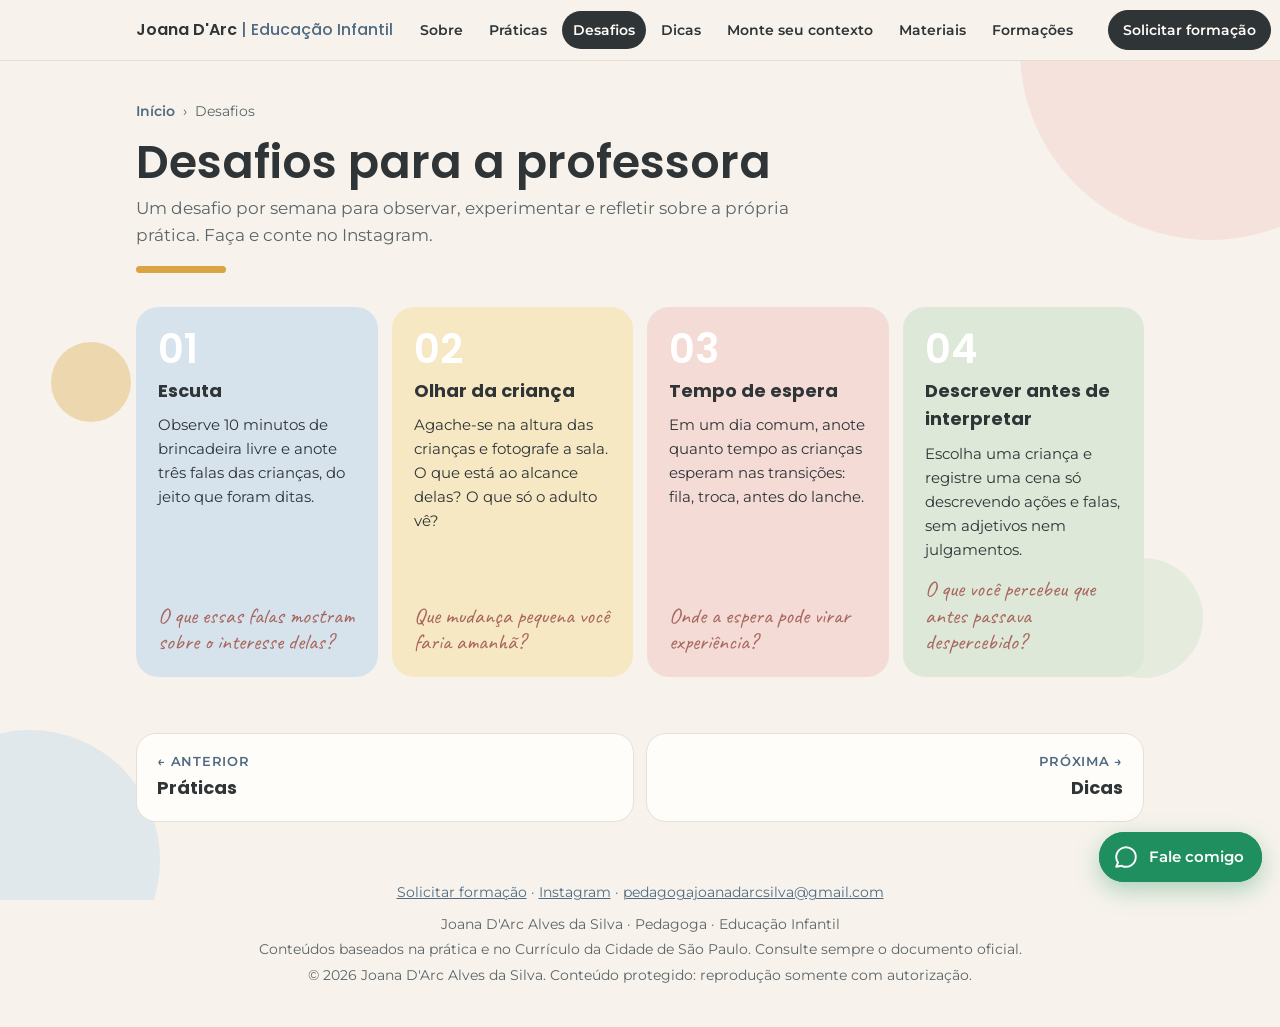
==== desafios.html @ 4c680b69 "Site multipágina com página Sobre, navegação por abas e menu no celular Co-Authored-By: Claude Opus " ====
<!doctype html>
<html lang="pt-BR">
<head>
<meta charset="utf-8">
<meta name="viewport" content="width=device-width, initial-scale=1, viewport-fit=cover">
<title>Desafios | Joana D'Arc</title>
<meta name="description" content="Desafios semanais para professores da Educação Infantil observarem e refletirem sobre a prática.">
<meta property="og:title" content="Desafios | Joana D'Arc">
<meta property="og:description" content="Desafios semanais para professores da Educação Infantil observarem e refletirem sobre a prática.">
<meta property="og:image" content="assets/joana.jpg">
<link rel="icon" href="assets/joana.jpg">
<link rel="preconnect" href="https://fonts.googleapis.com">
<link rel="preconnect" href="https://fonts.gstatic.com" crossorigin>
<link href="https://fonts.googleapis.com/css2?family=Poppins:wght@500;600&family=Montserrat:wght@400;500;600&family=Caveat:wght@600&display=swap" rel="stylesheet">
<link rel="stylesheet" href="assets/style.css">
<script>document.documentElement.classList.add('js');</script>
</head>
<body>
<a class="pular" href="#conteudo">Pular para o conteúdo</a>
<div class="formas" aria-hidden="true"><span class="a"></span><span class="b"></span><span class="c"></span><span class="d"></span></div>
<header class="topo">
  <div class="wrap">
    <a class="marca" href="index.html">Joana D'Arc <span>| Educação Infantil</span></a>
    <button class="menu-btn" type="button" aria-expanded="false" aria-controls="menu-principal"><span class="barras" aria-hidden="true"><i></i><i></i><i></i></span> Menu</button>
    <nav class="menu" id="menu-principal" aria-label="Páginas">
      <a href="sobre.html">Sobre</a>
      <a href="praticas.html">Práticas</a>
      <a href="desafios.html" aria-current="page">Desafios</a>
      <a href="dicas.html">Dicas</a>
      <a href="monte-seu-contexto.html">Monte seu contexto</a>
      <a href="materiais.html">Materiais</a>
      <a href="formacoes.html">Formações</a>
    </nav>
    <a class="btn cheio cta-topo" href="formacoes.html#proposta">Solicitar formação</a>
  </div>
</header>
<main class="wrap pagina-entra" id="conteudo">
  <div class="pagina-topo">
    <nav class="trilha" aria-label="Você está em"><a href="index.html">Início</a><span aria-hidden="true">›</span><span>Desafios</span></nav>
    <h1>Desafios para a professora</h1>
    <p class="lead">Um desafio por semana para observar, experimentar e refletir sobre a própria prática. Faça e conte no Instagram.</p>
    <span class="sublinha"></span>
  </div>
  <div class="conteudo">

    
    <div class="desafios">
      <article class="desafio revela" style="background:var(--c-azul)">
        <span class="num">01</span>
        <h3>Escuta</h3>
        <p>Observe 10 minutos de brincadeira livre e anote três falas das crianças, do jeito que foram ditas.</p>
        <p class="pergunta">O que essas falas mostram sobre o interesse delas?</p>
      </article>
      <article class="desafio revela" style="background:var(--c-amarelo)">
        <span class="num">02</span>
        <h3>Olhar da criança</h3>
        <p>Agache-se na altura das crianças e fotografe a sala. O que está ao alcance delas? O que só o adulto vê?</p>
        <p class="pergunta">Que mudança pequena você faria amanhã?</p>
      </article>
      <article class="desafio revela" style="background:var(--c-rosa)">
        <span class="num">03</span>
        <h3>Tempo de espera</h3>
        <p>Em um dia comum, anote quanto tempo as crianças esperam nas transições: fila, troca, antes do lanche.</p>
        <p class="pergunta">Onde a espera pode virar experiência?</p>
      </article>
      <article class="desafio revela" style="background:var(--c-salvia)">
        <span class="num">04</span>
        <h3>Descrever antes de interpretar</h3>
        <p>Escolha uma criança e registre uma cena só descrevendo ações e falas, sem adjetivos nem julgamentos.</p>
        <p class="pergunta">O que você percebeu que antes passava despercebido?</p>
      </article>
    </div>
  
  </div>
<nav class="proximo" aria-label="Continue navegando">
  <a href="praticas.html"><small>← Anterior</small><strong>Práticas</strong></a>
  <a href="dicas.html" class="dir"><small>Próxima →</small><strong>Dicas</strong></a>
</nav>
</main>

<a class="zap" id="zap-flutuante" href="#" target="_blank" rel="noopener" aria-label="Falar com a Joana no WhatsApp">
  <svg viewBox="0 0 24 24" fill="none" stroke="currentColor" stroke-width="1.8" stroke-linecap="round" stroke-linejoin="round" aria-hidden="true"><path d="M3 21l1.65-3.8a9 9 0 1 1 3.4 2.9L3 21"/></svg>
  <span id="zap-rotulo">Fale comigo</span>
</a>

<footer>
  <p style="margin-bottom:10px"><a href="formacoes.html#proposta">Solicitar formação</a> · <a href="https://www.instagram.com/joanadarcpedagoga/" target="_blank" rel="noopener">Instagram</a> · <a id="email-txt" href="mailto:pedagogajoanadarcsilva@gmail.com">E-mail</a></p>
  <p>Joana D'Arc Alves da Silva · Pedagoga · Educação Infantil</p>
  <p>Conteúdos baseados na prática e no Currículo da Cidade de São Paulo. Consulte sempre o documento oficial.</p>
  <p>© 2026 Joana D'Arc Alves da Silva. Conteúdo protegido: reprodução somente com autorização.</p>
</footer>
<script src="assets/app.js"></script>
</body>
</html>
---- assets/style.css ----
:root{
    --creme:#F7F3EC; --papel:#FFFDF9; --grafite:#2F3437; --suave:#5C6468; --linha:#E6DFD3;
    --azul:#6B8BA4; --azul-escuro:#4E6B82; --mostarda:#D9A441; --rosa:#D8A7A0; --argila:#A8665D;
    --c-azul:#D6E3ED; --c-amarelo:#F7E8C4; --c-rosa:#F4DBD6; --c-salvia:#DDE8D8; --c-lavanda:#E6DEEE;
    --titulo:Poppins,Montserrat,"Segoe UI",Arial,sans-serif;
  }
  *{box-sizing:border-box}
  html{-webkit-text-size-adjust:100%;scroll-behavior:smooth}
  body{margin:0;background:var(--creme);color:var(--grafite);font-family:Montserrat,"Segoe UI",Arial,sans-serif;font-size:16px;line-height:1.6}
  a{color:var(--azul-escuro)}
  .wrap{max-width:1040px;margin:0 auto;padding-inline:16px}

  /* navegação */
  .topo{position:sticky;top:0;z-index:10;background:rgba(247,243,236,.94);backdrop-filter:blur(6px);border-bottom:1px solid var(--linha)}
  .topo .wrap{display:flex;align-items:center;gap:16px;min-height:60px}
  .marca{font-family:var(--titulo);font-weight:600;text-decoration:none;color:var(--grafite);white-space:nowrap}
  .marca span{color:var(--azul-escuro);font-weight:500}
  .menu{display:flex;gap:4px;overflow-x:auto;margin-left:auto;scrollbar-width:none}
  .menu::-webkit-scrollbar{display:none}
  .menu a{text-decoration:none;color:var(--grafite);font-weight:600;font-size:14px;padding:8px 12px;border-radius:999px;white-space:nowrap}
  .menu a:hover,.menu a:focus-visible{background:var(--c-amarelo)}
  @media (max-width:720px){.topo .wrap{flex-wrap:wrap;gap:4px;padding-block:8px}.menu{margin-left:0;width:100%}}

  /* início */
  .hero{padding-block:48px 24px;display:grid;grid-template-columns:auto 1fr;gap:36px;align-items:center}
  .foto{width:190px;height:190px;border-radius:50%;border:7px solid var(--mostarda);box-shadow:0 0 0 5px var(--papel);object-fit:cover}
  .eyebrow{font-weight:600;font-size:13px;letter-spacing:.09em;text-transform:uppercase;color:var(--azul-escuro);margin:0 0 6px}
  h1{font-family:var(--titulo);font-weight:600;font-size:clamp(30px,5vw,46px);line-height:1.1;margin:0 0 12px;text-wrap:balance}
  .hero p.lead{margin:0 0 8px;max-width:52ch;color:var(--suave);font-size:17px}
  .nota{font-family:Caveat,cursive;font-size:28px;color:var(--argila);margin:6px 0 18px}
  .acoes{display:flex;flex-wrap:wrap;gap:10px}
  .btn{display:inline-flex;align-items:center;gap:10px;text-decoration:none;font-weight:600;border-radius:999px;padding:12px 20px;border:1.5px solid var(--grafite);color:var(--grafite);background:var(--papel);transition:transform .15s ease, box-shadow .15s ease;cursor:pointer;font-family:inherit;font-size:15px}
  .btn:hover{transform:translateY(-2px);box-shadow:0 4px 0 var(--grafite)}
  .btn.cheio{background:var(--grafite);color:var(--papel)}
  .btn.cheio:hover{box-shadow:0 4px 0 var(--mostarda)}
  .btn:focus-visible,.menu a:focus-visible,summary:focus-visible{outline:3px solid var(--azul);outline-offset:3px}
  @media (max-width:720px){.hero{grid-template-columns:1fr;text-align:center;justify-items:center;gap:18px;padding-top:28px}.foto{width:150px;height:150px}.acoes{justify-content:center}.hero p.lead{margin-inline:auto}}

  .destaque{background:var(--grafite);color:var(--papel);border-radius:28px;padding:26px 28px;display:grid;grid-template-columns:auto 1fr;gap:20px;align-items:center;margin:14px 0 8px}
  .destaque .selo{font-family:Caveat,cursive;font-size:26px;color:var(--mostarda);line-height:1}
  .destaque h2{color:var(--papel);margin:0 0 4px;font-size:21px}
  .destaque p{margin:0;opacity:.88}
  @media (max-width:620px){.destaque{grid-template-columns:1fr}}

  /* seções */
  section.bloco{padding-block:56px 8px;scroll-margin-top:70px}
  .cab{display:flex;flex-wrap:wrap;align-items:end;justify-content:space-between;gap:10px 24px;margin-bottom:22px}
  h2{font-family:var(--titulo);font-weight:600;font-size:clamp(24px,3.4vw,32px);line-height:1.15;margin:0;text-wrap:balance}
  .cab p{margin:6px 0 0;color:var(--suave);max-width:60ch}
  .rabisco{font-family:Caveat,cursive;font-size:24px;color:var(--argila)}
  .sublinha{display:block;width:90px;height:7px;background:var(--mostarda);border-radius:4px;margin-top:10px}

  /* fichas de práticas */
  .filtros{display:flex;flex-wrap:wrap;gap:8px;margin-bottom:16px}
  .chip{border:1.5px solid var(--azul);background:transparent;color:var(--azul-escuro);border-radius:999px;padding:7px 14px;font-weight:600;font-size:14px;font-family:inherit;cursor:pointer}
  .chip[aria-pressed="true"]{background:var(--azul-escuro);border-color:var(--azul-escuro);color:#fff}
  .grade{display:grid;grid-template-columns:repeat(auto-fill,minmax(300px,1fr));gap:14px;align-items:start}
  details.ficha{background:var(--papel);border-radius:22px;border:1px solid var(--linha);overflow:hidden}
  details.ficha summary{list-style:none;cursor:pointer;padding:20px 22px 18px;position:relative}
  details.ficha summary::-webkit-details-marker{display:none}
  details.ficha summary::after{content:"+";position:absolute;right:20px;top:18px;width:30px;height:30px;border-radius:50%;background:var(--creme);display:grid;place-items:center;font-weight:600;font-size:18px}
  details.ficha[open] summary::after{content:"–"}
  .faixa{display:inline-block;font-size:12px;font-weight:600;letter-spacing:.04em;padding:4px 10px;border-radius:999px;margin-bottom:10px}
  .ficha h3{font-family:var(--titulo);font-weight:600;font-size:19px;margin:0 36px 4px 0;line-height:1.25}
  .ficha summary p{margin:0;color:var(--suave);font-size:14.5px}
  .corpo{padding:0 22px 20px;border-top:1px dashed var(--linha)}
  .corpo h4{font-family:var(--titulo);font-size:14px;font-weight:600;margin:16px 0 4px;color:var(--azul-escuro);text-transform:uppercase;letter-spacing:.05em}
  .corpo ul{margin:0;padding-left:18px}
  .corpo li{margin:2px 0}
  .corpo p{margin:0}
  .cuidado{background:var(--c-amarelo);border-radius:12px;padding:10px 12px;margin-top:14px;font-size:14px}

  /* desafios */
  .desafios{display:grid;grid-template-columns:repeat(auto-fit,minmax(230px,1fr));gap:14px}
  .desafio{border-radius:22px;padding:22px;display:flex;flex-direction:column;gap:8px}
  .desafio .num{font-family:var(--titulo);font-weight:600;font-size:40px;line-height:1;color:#fff}
  .desafio h3{font-family:var(--titulo);font-size:18px;margin:0}
  .desafio p{margin:0;font-size:15px}
  .desafio .pergunta{font-family:Caveat,cursive;font-size:22px;color:var(--argila);line-height:1.2;margin-top:auto;padding-top:6px}

  /* dicas */
  .dicas{display:grid;gap:12px}
  details.dica{background:var(--papel);border-radius:18px;border:1px solid var(--linha)}
  details.dica summary{list-style:none;cursor:pointer;padding:18px 22px;display:flex;gap:14px;align-items:center}
  details.dica summary::-webkit-details-marker{display:none}
  .dica .para{font-size:12px;font-weight:600;color:var(--azul-escuro);background:var(--c-azul);padding:4px 10px;border-radius:999px;white-space:nowrap}
  .dica h3{font-family:var(--titulo);font-size:17px;margin:0;font-weight:600;flex:1}
  .dica .seta{transition:transform .2s ease}
  details.dica[open] .seta{transform:rotate(90deg)}
  .dica .texto{padding:0 22px 20px;max-width:70ch}
  .dica ol{padding-left:20px;margin:0}
  .dica li{margin:6px 0}
  @media (max-width:560px){details.dica summary{flex-wrap:wrap}}

  /* ferramenta */
  .ferramenta{background:var(--papel);border-radius:28px;border:1px solid var(--linha);padding:26px;display:grid;grid-template-columns:minmax(0,340px) minmax(0,1fr);gap:28px}
  @media (max-width:800px){.ferramenta{grid-template-columns:1fr;padding:20px}}
  fieldset{border:0;margin:0 0 18px;padding:0}
  legend{font-family:var(--titulo);font-weight:600;font-size:15px;margin-bottom:8px;padding:0}
  .opcoes{display:flex;flex-wrap:wrap;gap:8px}
  .opcoes label{display:inline-flex;align-items:center;gap:6px;border:1.5px solid var(--linha);background:var(--creme);border-radius:999px;padding:6px 12px;font-size:14px;font-weight:500;cursor:pointer}
  .opcoes input{accent-color:var(--azul-escuro);margin:0}
  .opcoes label:has(input:checked){border-color:var(--azul-escuro);background:var(--c-azul)}
  .resultado{min-height:200px}
  .resultado .vazio{color:var(--suave)}
  .sugestao{border-radius:18px;padding:16px 18px;margin-bottom:12px;background:var(--creme)}
  .sugestao h3{font-family:var(--titulo);font-size:17px;margin:0 0 6px}
  .sugestao p{margin:4px 0;font-size:14.5px}
  .sugestao strong{color:var(--azul-escuro)}
  .aviso{font-size:13px;color:var(--suave);margin-top:6px}

  /* materiais */
  .materiais{display:grid;grid-template-columns:repeat(auto-fit,minmax(260px,1fr));gap:14px}
  .material{background:var(--papel);border-radius:22px;border:1px solid var(--linha);padding:22px;display:flex;flex-direction:column;gap:10px}
  .material .tag{align-self:start;font-size:12px;font-weight:600;background:var(--c-rosa);padding:4px 10px;border-radius:999px}
  .material h3{font-family:var(--titulo);font-size:18px;margin:0}
  .material p{margin:0;color:var(--suave);font-size:14.5px;flex:1}

  /* formações */
  .formacoes{display:grid;grid-template-columns:minmax(0,1.3fr) minmax(0,1fr);gap:16px}
  @media (max-width:800px){.formacoes{grid-template-columns:1fr}}
  .cartao{background:var(--papel);border-radius:24px;border:1px solid var(--linha);padding:24px}
  .temas{list-style:none;margin:0;padding:0;display:grid;gap:10px}
  .temas li{border-radius:16px;padding:12px 16px;font-weight:600;font-size:15px}
  .temas li span{display:block;font-weight:400;font-size:13.5px;color:var(--suave)}
  .contato{background:var(--grafite);color:var(--papel);border-radius:24px;padding:26px;display:flex;flex-direction:column;gap:12px}
  .contato h3{font-family:var(--titulo);font-size:22px;margin:0}
  .contato p{margin:0;opacity:.9}
  .contato .btn{justify-content:center}
  .contato .btn.claro{background:var(--papel);color:var(--grafite);border-color:var(--papel)}
  .contato .dado{font-size:14px;opacity:.85}


  /* fundo animado */
  .formas{position:fixed;inset:0;z-index:-1;overflow:hidden;pointer-events:none}
  .formas span{position:absolute;border-radius:50%;opacity:.7;animation:flutua 18s ease-in-out infinite alternate}
  .formas .a{width:380px;height:380px;background:var(--c-rosa);top:-140px;right:-120px}
  .formas .b{width:260px;height:260px;background:var(--c-azul);bottom:-90px;left:-100px;animation-duration:22s}
  .formas .c{width:80px;height:80px;background:var(--mostarda);top:38%;left:4%;opacity:.35;animation-duration:14s}
  .formas .d{width:120px;height:120px;background:var(--c-salvia);top:62%;right:6%;animation-duration:20s}
  @keyframes flutua{from{transform:translate(0,0) scale(1)}to{transform:translate(24px,-30px) scale(1.06)}}
  .topo.rolou{box-shadow:0 6px 18px rgba(47,52,55,.08)}
  .topo .cta-topo{margin-left:8px;padding:8px 14px;font-size:14px;white-space:nowrap;flex:none}
  @media (max-width:720px){.topo .cta-topo{display:none}}

  /* surgir ao rolar (só com JS ativo) */
  .js .revela{opacity:0;transform:translateY(22px);transition:opacity .7s ease, transform .7s ease}
  .js .revela.visivel{opacity:1;transform:none}

  /* fichas abrindo suave */
  details.ficha[open] .corpo, details.dica[open] .texto{animation:abre .35s ease}
  @keyframes abre{from{opacity:0;transform:translateY(-6px)}to{opacity:1;transform:none}}

  /* whatsapp flutuante */
  .zap{position:fixed;right:18px;bottom:calc(18px + env(safe-area-inset-bottom, 0px));z-index:20;display:flex;align-items:center;gap:10px;background:#1F8F5F;color:#fff;text-decoration:none;font-weight:600;font-size:15px;padding:12px 18px 12px 14px;border-radius:999px;box-shadow:0 8px 24px rgba(31,143,95,.35)}
  .zap svg{width:26px;height:26px}
  .zap::before{content:"";position:absolute;inset:0;border-radius:inherit;border:2px solid #1F8F5F;animation:pulsa 2.4s ease-out infinite}
  @keyframes pulsa{from{transform:scale(1);opacity:.7}to{transform:scale(1.25);opacity:0}}
  .zap:focus-visible{outline:3px solid var(--mostarda);outline-offset:3px}
  @media (max-width:520px){.zap span{display:none}.zap{padding:14px}}

  /* chamadas intermediárias */
  .chamada{margin-top:28px;border-radius:24px;background:var(--c-amarelo);padding:22px 24px;display:flex;flex-wrap:wrap;align-items:center;justify-content:space-between;gap:14px}
  .chamada p{margin:0;font-family:var(--titulo);font-weight:600;font-size:18px;max-width:40ch}
  .chamada.rosa{background:var(--c-rosa)}

  /* como funciona */
  .passos{display:grid;grid-template-columns:repeat(auto-fit,minmax(220px,1fr));gap:14px;margin-bottom:18px}
  .passo{background:var(--papel);border:1px solid var(--linha);border-radius:22px;padding:22px;position:relative}
  .passo .n{width:44px;height:44px;border-radius:50%;background:var(--mostarda);color:var(--grafite);font-family:var(--titulo);font-weight:600;display:grid;place-items:center;font-size:18px;margin-bottom:10px}
  .passo h3{font-family:var(--titulo);font-size:18px;margin:0 0 4px}
  .passo p{margin:0;color:var(--suave);font-size:14.5px}

  /* formulário */
  .form-proposta{display:grid;gap:12px}
  .form-proposta .linha2{display:grid;grid-template-columns:1fr 1fr;gap:12px}
  @media (max-width:560px){.form-proposta .linha2{grid-template-columns:1fr}}
  .campo{display:flex;flex-direction:column;gap:4px}
  .campo label{font-size:13.5px;font-weight:600;color:var(--papel)}
  .campo input,.campo select,.campo textarea{font:inherit;font-size:15px;border-radius:12px;border:1.5px solid transparent;padding:11px 12px;background:var(--papel);color:var(--grafite);width:100%}
  .campo textarea{min-height:80px;resize:vertical}
  .campo input:focus,.campo select:focus,.campo textarea:focus{outline:none;border-color:var(--mostarda)}
  .erro{color:#FFD9A8;font-size:13px;min-height:0}
  .contato .btn.zapbtn{background:#1F8F5F;border-color:#1F8F5F;color:#fff}
  .contato .alternativas{display:flex;flex-wrap:wrap;gap:8px;margin-top:4px}
  .contato .alternativas a{color:var(--papel);font-size:14px}
  .formacoes{grid-template-columns:minmax(0,1fr) minmax(0,1.15fr)}

  footer{padding-block:48px 36px;text-align:center;color:var(--suave);font-size:13.5px}
  footer p{margin:4px 0}

  @media (prefers-reduced-motion:reduce){html{scroll-behavior:auto}.btn,.dica .seta{transition:none}.btn:hover{transform:none}.formas span,.zap::before{animation:none}.js .revela{opacity:1;transform:none;transition:none}details.ficha[open] .corpo,details.dica[open] .texto{animation:none}}

  /* ===== multipágina ===== */
  .menu a[aria-current="page"]{background:var(--grafite);color:var(--papel)}
  .menu a[aria-current="page"]:hover{background:var(--grafite)}
  .menu-btn{display:none;margin-left:auto;background:var(--papel);border:1.5px solid var(--grafite);border-radius:999px;padding:8px 14px;font:inherit;font-weight:600;font-size:14px;color:var(--grafite);cursor:pointer;align-items:center;gap:8px}
  .menu-btn .barras{display:inline-grid;gap:3px}
  .menu-btn .barras i{display:block;width:16px;height:2px;background:currentColor;border-radius:2px;transition:transform .2s ease, opacity .2s ease}
  .topo.aberto .menu-btn .barras i:nth-child(1){transform:translateY(5px) rotate(45deg)}
  .topo.aberto .menu-btn .barras i:nth-child(2){opacity:0}
  .topo.aberto .menu-btn .barras i:nth-child(3){transform:translateY(-5px) rotate(-45deg)}
  @media (max-width:980px){
    .topo .wrap{flex-wrap:wrap;gap:8px;padding-block:10px}
    .menu-btn{display:inline-flex}
    .menu{display:none;width:100%;flex-direction:column;gap:4px;margin:4px 0 6px;overflow:visible}
    .topo.aberto .menu{display:flex}
    .menu a{font-size:16px;padding:12px 16px;border-radius:14px;background:var(--papel)}
    .topo .cta-topo{display:none}
  }
  @media (min-width:981px) and (max-width:1180px){.topo .cta-topo{display:none}}
  @media (min-width:981px){.menu{overflow:visible}.menu a{padding:8px 11px}}

  .pagina-topo{padding-block:40px 8px}
  .trilha{font-size:13.5px;color:var(--suave);margin:0 0 14px;display:flex;gap:8px;flex-wrap:wrap}
  .trilha a{color:var(--azul-escuro);text-decoration:none;font-weight:600}
  .trilha a:hover{text-decoration:underline}
  .pagina-topo h1{margin-bottom:8px}
  .pagina-topo .lead{margin:0;color:var(--suave);font-size:17px;max-width:62ch}
  .pagina-topo .sublinha{margin-top:16px}
  .conteudo{padding-block:26px 8px}

  .proximo{margin:48px 0 8px;display:grid;grid-template-columns:repeat(auto-fit,minmax(240px,1fr));gap:12px}
  .proximo a{display:flex;flex-direction:column;gap:2px;text-decoration:none;color:var(--grafite);background:var(--papel);border:1px solid var(--linha);border-radius:20px;padding:18px 20px;transition:transform .15s ease, box-shadow .15s ease}
  .proximo a:hover{transform:translateY(-2px);box-shadow:0 6px 0 var(--linha)}
  .proximo small{font-size:12.5px;font-weight:600;color:var(--azul-escuro);text-transform:uppercase;letter-spacing:.06em}
  .proximo strong{font-family:var(--titulo);font-size:18px}
  .proximo .dir{text-align:right}

  /* início: atalhos */
  .atalhos{display:grid;grid-template-columns:repeat(auto-fill,minmax(230px,1fr));gap:14px;margin-top:10px}
  .atalho{display:flex;flex-direction:column;gap:6px;text-decoration:none;color:var(--grafite);border-radius:24px;padding:22px;min-height:170px;position:relative;transition:transform .2s ease, box-shadow .2s ease}
  .atalho:hover{transform:translateY(-4px);box-shadow:0 10px 0 rgba(47,52,55,.08)}
  .atalho .ico{width:44px;height:44px;border-radius:50%;background:var(--papel);display:grid;place-items:center;margin-bottom:6px}
  .atalho .ico svg{width:22px;height:22px}
  .atalho h3{font-family:var(--titulo);font-size:19px;margin:0}
  .atalho p{margin:0;font-size:14.5px;color:var(--suave)}
  .atalho .ir{margin-top:auto;font-weight:600;font-size:14px;color:var(--azul-escuro)}
  .atalho:focus-visible{outline:3px solid var(--azul);outline-offset:3px}

  .pagina-entra{animation:entra .45s ease both}
  @keyframes entra{from{opacity:0;transform:translateY(10px)}to{opacity:1;transform:none}}
  @media (prefers-reduced-motion:reduce){.pagina-entra{animation:none}.atalho,.proximo a{transition:none}.atalho:hover,.proximo a:hover{transform:none}}

  /* sobre */
  .sobre{display:grid;grid-template-columns:minmax(0,.85fr) minmax(0,1.15fr);gap:40px;align-items:center}
  .sobre-foto{margin:0;position:relative}
  .sobre-foto img{width:100%;height:auto;border-radius:32px;display:block;box-shadow:14px 14px 0 var(--c-amarelo)}
  .sobre-texto .grande{font-family:var(--titulo);font-size:clamp(19px,2.4vw,23px);line-height:1.4;margin:0 0 14px}
  .sobre-texto p{margin:0 0 12px;max-width:58ch}
  .numeros{display:grid;grid-template-columns:repeat(auto-fit,minmax(200px,1fr));gap:14px;margin:48px 0}
  .numero{border-radius:24px;padding:22px 24px;display:flex;flex-direction:column;gap:2px}
  .numero strong{font-family:var(--titulo);font-size:40px;line-height:1.1}
  .numero span{color:var(--suave);font-size:15px}
  .crenca{margin:0 0 48px;background:var(--grafite);color:var(--papel);border-radius:32px;padding:34px clamp(22px,5vw,56px);position:relative}
  .crenca::before{content:"\201C";font-family:var(--titulo);font-size:110px;line-height:.7;color:var(--mostarda);display:block;height:44px}
  .crenca p{font-family:var(--titulo);font-weight:500;font-size:clamp(18px,2.4vw,23px);line-height:1.5;margin:0 0 14px;max-width:62ch}
  .crenca cite{font-family:Caveat,cursive;font-style:normal;font-size:28px;color:var(--mostarda)}
  .trajetoria{display:grid;grid-template-columns:minmax(0,1.1fr) minmax(0,.9fr);gap:40px;align-items:center}
  .trajetoria h2{margin-bottom:18px}
  .linha-tempo{list-style:none;margin:0;padding:0;display:grid;gap:18px;position:relative}
  .linha-tempo::before{content:"";position:absolute;left:11px;top:8px;bottom:8px;width:2px;background:var(--linha)}
  .linha-tempo li{display:grid;grid-template-columns:24px 1fr;gap:16px;position:relative}
  .linha-tempo .ponto{width:24px;height:24px;border-radius:50%;border:4px solid var(--papel);box-shadow:0 0 0 1px var(--linha)}
  .linha-tempo strong{font-family:var(--titulo);font-size:17px}
  .linha-tempo p{margin:2px 0 0;color:var(--suave);font-size:14.5px}
  .sobre-foto2{margin:0}
  .sobre-foto2 img{width:100%;height:auto;border-radius:28px;display:block;transform:rotate(2deg);box-shadow:0 0 0 10px var(--papel),0 14px 30px rgba(47,52,55,.12)}
  .sobre-foto2 figcaption{font-family:Caveat,cursive;font-size:24px;color:var(--argila);text-align:center;margin-top:16px}
  @media (max-width:800px){.sobre,.trajetoria{grid-template-columns:1fr;gap:26px}.sobre-foto{max-width:420px;margin-inline:auto}.sobre-foto2{max-width:460px;margin-inline:auto}}

  .pular{position:absolute;left:-999px;top:8px;background:var(--grafite);color:#fff;padding:8px 14px;border-radius:999px;z-index:50}
  .pular:focus{left:12px}
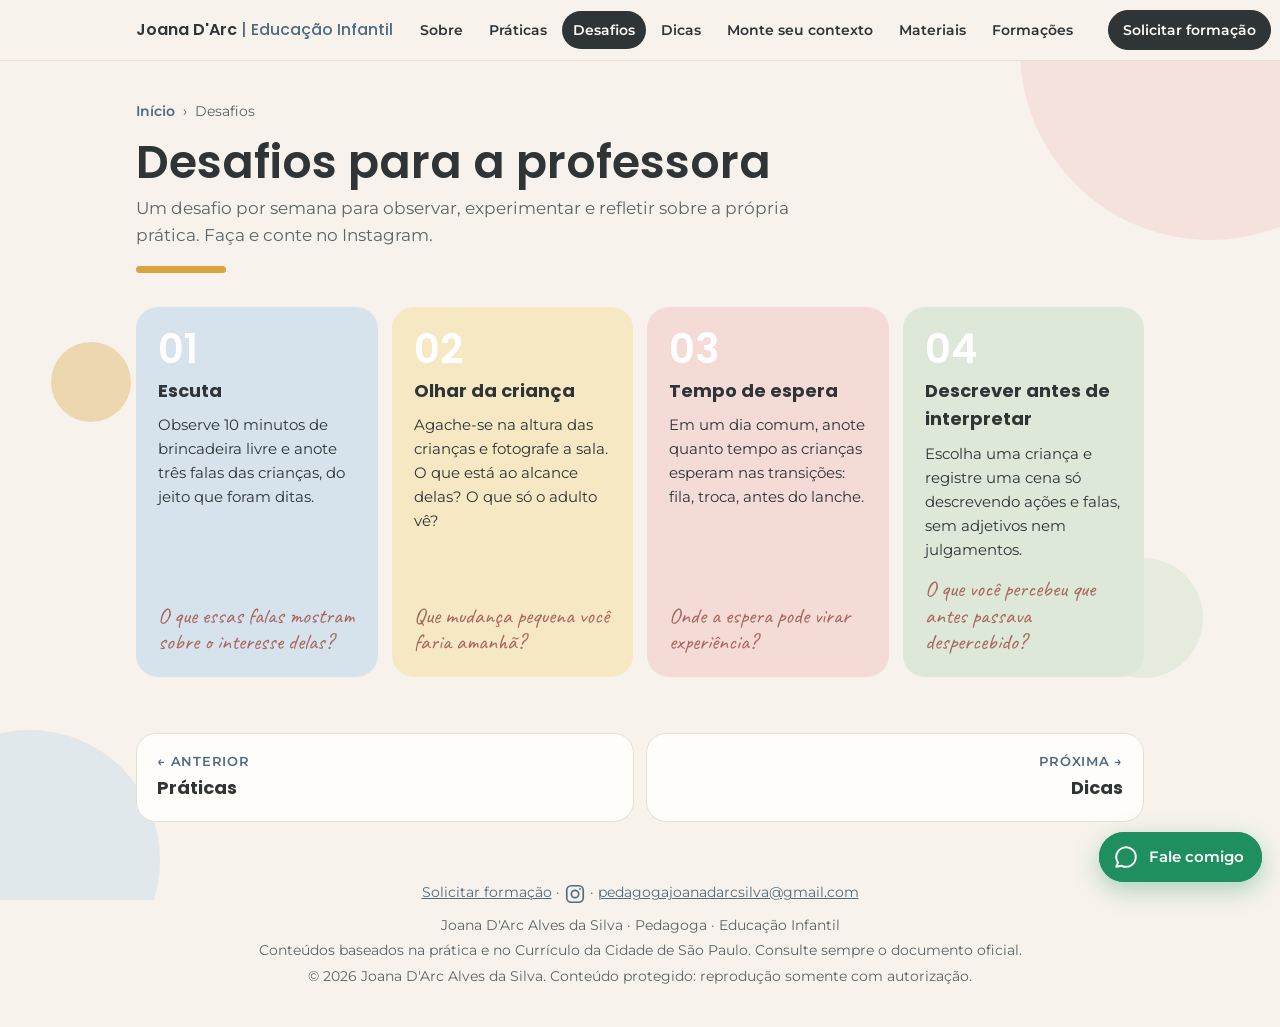
==== commit 72484388: "Instagram como ícone nos links Co-Authored-By: Claude Opus 5.5 <noreply@anthropic.com> Claude-Sessio" ====
--- a/desafios.html
+++ b/desafios.html
@@ -7,12 +7,12 @@
 <meta name="description" content="Desafios semanais para professores da Educação Infantil observarem e refletirem sobre a prática.">
 <meta property="og:title" content="Desafios | Joana D'Arc">
 <meta property="og:description" content="Desafios semanais para professores da Educação Infantil observarem e refletirem sobre a prática.">
-<meta property="og:image" content="assets/joana.jpg">
-<link rel="icon" href="assets/joana.jpg">
+<meta property="og:image" content="https://joanadarcpedagoga.com.br/assets/joana.jpg">
+<link rel="icon" href="/assets/joana.jpg">
 <link rel="preconnect" href="https://fonts.googleapis.com">
 <link rel="preconnect" href="https://fonts.gstatic.com" crossorigin>
 <link href="https://fonts.googleapis.com/css2?family=Poppins:wght@500;600&family=Montserrat:wght@400;500;600&family=Caveat:wght@600&display=swap" rel="stylesheet">
-<link rel="stylesheet" href="assets/style.css">
+<link rel="stylesheet" href="/assets/style.css">
 <script>document.documentElement.classList.add('js');</script>
 </head>
 <body>
@@ -20,23 +20,23 @@
 <div class="formas" aria-hidden="true"><span class="a"></span><span class="b"></span><span class="c"></span><span class="d"></span></div>
 <header class="topo">
   <div class="wrap">
-    <a class="marca" href="index.html">Joana D'Arc <span>| Educação Infantil</span></a>
+    <a class="marca" href="/">Joana D'Arc <span>| Educação Infantil</span></a>
     <button class="menu-btn" type="button" aria-expanded="false" aria-controls="menu-principal"><span class="barras" aria-hidden="true"><i></i><i></i><i></i></span> Menu</button>
     <nav class="menu" id="menu-principal" aria-label="Páginas">
-      <a href="sobre.html">Sobre</a>
-      <a href="praticas.html">Práticas</a>
-      <a href="desafios.html" aria-current="page">Desafios</a>
-      <a href="dicas.html">Dicas</a>
-      <a href="monte-seu-contexto.html">Monte seu contexto</a>
-      <a href="materiais.html">Materiais</a>
-      <a href="formacoes.html">Formações</a>
+      <a href="/sobre">Sobre</a>
+      <a href="/praticas">Práticas</a>
+      <a href="/desafios" aria-current="page">Desafios</a>
+      <a href="/dicas">Dicas</a>
+      <a href="/monte-seu-contexto">Monte seu contexto</a>
+      <a href="/materiais">Materiais</a>
+      <a href="/formacoes">Formações</a>
     </nav>
-    <a class="btn cheio cta-topo" href="formacoes.html#proposta">Solicitar formação</a>
+    <a class="btn cheio cta-topo" href="/formacoes#proposta">Solicitar formação</a>
   </div>
 </header>
 <main class="wrap pagina-entra" id="conteudo">
   <div class="pagina-topo">
-    <nav class="trilha" aria-label="Você está em"><a href="index.html">Início</a><span aria-hidden="true">›</span><span>Desafios</span></nav>
+    <nav class="trilha" aria-label="Você está em"><a href="/">Início</a><span aria-hidden="true">›</span><span>Desafios</span></nav>
     <h1>Desafios para a professora</h1>
     <p class="lead">Um desafio por semana para observar, experimentar e refletir sobre a própria prática. Faça e conte no Instagram.</p>
     <span class="sublinha"></span>
@@ -73,8 +73,8 @@
   
   </div>
 <nav class="proximo" aria-label="Continue navegando">
-  <a href="praticas.html"><small>← Anterior</small><strong>Práticas</strong></a>
-  <a href="dicas.html" class="dir"><small>Próxima →</small><strong>Dicas</strong></a>
+  <a href="/praticas"><small>← Anterior</small><strong>Práticas</strong></a>
+  <a href="/dicas" class="dir"><small>Próxima →</small><strong>Dicas</strong></a>
 </nav>
 </main>
 
@@ -84,11 +84,11 @@
 </a>
 
 <footer>
-  <p style="margin-bottom:10px"><a href="formacoes.html#proposta">Solicitar formação</a> · <a href="https://www.instagram.com/joanadarcpedagoga/" target="_blank" rel="noopener">Instagram</a> · <a id="email-txt" href="mailto:pedagogajoanadarcsilva@gmail.com">E-mail</a></p>
+  <p style="margin-bottom:10px"><a href="/formacoes#proposta">Solicitar formação</a> · <a href="https://www.instagram.com/joanadarcpedagoga/" target="_blank" rel="noopener" aria-label="Instagram @joanadarcpedagoga" title="@joanadarcpedagoga"><svg class="ig-ico" viewBox="0 0 24 24" width="22" height="22" fill="none" stroke="currentColor" stroke-width="1.8" stroke-linecap="round" stroke-linejoin="round" aria-hidden="true"><rect x="3" y="3" width="18" height="18" rx="5"/><circle cx="12" cy="12" r="4"/><circle cx="17.5" cy="6.5" r="1" fill="currentColor" stroke="none"/></svg></a> · <a id="email-txt" href="mailto:pedagogajoanadarcsilva@gmail.com">E-mail</a></p>
   <p>Joana D'Arc Alves da Silva · Pedagoga · Educação Infantil</p>
   <p>Conteúdos baseados na prática e no Currículo da Cidade de São Paulo. Consulte sempre o documento oficial.</p>
   <p>© 2026 Joana D'Arc Alves da Silva. Conteúdo protegido: reprodução somente com autorização.</p>
 </footer>
-<script src="assets/app.js"></script>
+<script src="/assets/app.js"></script>
 </body>
 </html>
--- a/assets/style.css
+++ b/assets/style.css
@@ -271,3 +271,4 @@
 
   .pular{position:absolute;left:-999px;top:8px;background:var(--grafite);color:#fff;padding:8px 14px;border-radius:999px;z-index:50}
   .pular:focus{left:12px}
+.ig-ico{display:inline-block;vertical-align:middle}
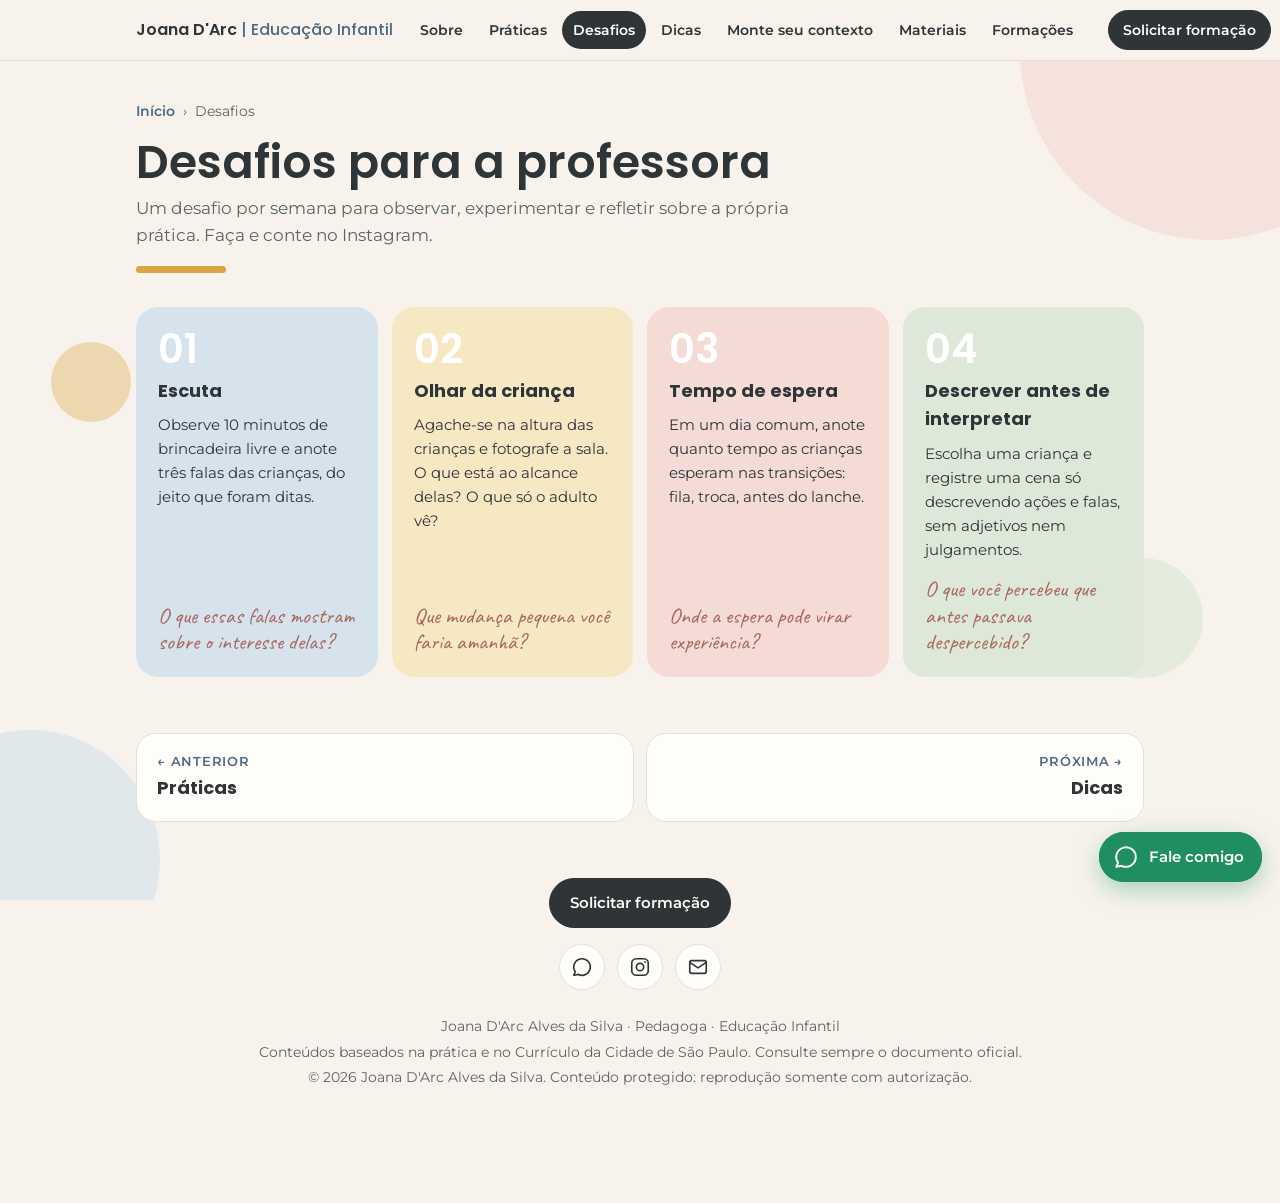
==== commit 4bde900d: "Rodapé com ícones de contato Co-Authored-By: Claude Opus 5.5 <noreply@anthropic.com> Claude-Session:" ====
--- a/desafios.html
+++ b/desafios.html
@@ -84,7 +84,14 @@
 </a>
 
 <footer>
-  <p style="margin-bottom:10px"><a href="/formacoes#proposta">Solicitar formação</a> · <a href="https://www.instagram.com/joanadarcpedagoga/" target="_blank" rel="noopener" aria-label="Instagram @joanadarcpedagoga" title="@joanadarcpedagoga"><svg class="ig-ico" viewBox="0 0 24 24" width="22" height="22" fill="none" stroke="currentColor" stroke-width="1.8" stroke-linecap="round" stroke-linejoin="round" aria-hidden="true"><rect x="3" y="3" width="18" height="18" rx="5"/><circle cx="12" cy="12" r="4"/><circle cx="17.5" cy="6.5" r="1" fill="currentColor" stroke="none"/></svg></a> · <a id="email-txt" href="mailto:pedagogajoanadarcsilva@gmail.com">E-mail</a></p>
+  <div class="rodape-contatos">
+    <a class="btn cheio" href="/formacoes#proposta">Solicitar formação</a>
+    <div class="redes">
+      <a class="rede" href="https://wa.me/5511983234251" target="_blank" rel="noopener" aria-label="WhatsApp" title="WhatsApp"><svg viewBox="0 0 24 24" width="22" height="22" fill="none" stroke="currentColor" stroke-width="1.8" stroke-linecap="round" stroke-linejoin="round" aria-hidden="true"><path d="M3 21l1.65-3.8a9 9 0 1 1 3.4 2.9L3 21"/></svg></a>
+      <a class="rede" href="https://www.instagram.com/joanadarcpedagoga/" target="_blank" rel="noopener" aria-label="Instagram @joanadarcpedagoga" title="@joanadarcpedagoga"><svg class="ig-ico" viewBox="0 0 24 24" width="22" height="22" fill="none" stroke="currentColor" stroke-width="1.8" stroke-linecap="round" stroke-linejoin="round" aria-hidden="true"><rect x="3" y="3" width="18" height="18" rx="5"/><circle cx="12" cy="12" r="4"/><circle cx="17.5" cy="6.5" r="1" fill="currentColor" stroke="none"/></svg></a>
+      <a class="rede" href="mailto:pedagogajoanadarcsilva@gmail.com" aria-label="E-mail" title="pedagogajoanadarcsilva@gmail.com"><svg viewBox="0 0 24 24" width="22" height="22" fill="none" stroke="currentColor" stroke-width="1.8" stroke-linecap="round" stroke-linejoin="round" aria-hidden="true"><rect x="3" y="5" width="18" height="14" rx="2"/><path d="M3 7l9 6 9-6"/></svg></a>
+    </div>
+  </div>
   <p>Joana D'Arc Alves da Silva · Pedagoga · Educação Infantil</p>
   <p>Conteúdos baseados na prática e no Currículo da Cidade de São Paulo. Consulte sempre o documento oficial.</p>
   <p>© 2026 Joana D'Arc Alves da Silva. Conteúdo protegido: reprodução somente com autorização.</p>
--- a/assets/style.css
+++ b/assets/style.css
@@ -272,3 +272,10 @@
   .pular{position:absolute;left:-999px;top:8px;background:var(--grafite);color:#fff;padding:8px 14px;border-radius:999px;z-index:50}
   .pular:focus{left:12px}
 .ig-ico{display:inline-block;vertical-align:middle}
+.rodape-contatos{display:flex;flex-direction:column;align-items:center;gap:16px;margin-bottom:26px}
+.redes{display:flex;gap:12px}
+footer{padding-bottom:110px}
+.rede{width:46px;height:46px;border-radius:50%;background:var(--papel);border:1.5px solid var(--linha);display:grid;place-items:center;color:var(--grafite);text-decoration:none;transition:transform .15s ease,background .15s ease,color .15s ease}
+.rede:hover,.rede:focus-visible{background:var(--grafite);color:var(--papel);border-color:var(--grafite);transform:translateY(-2px)}
+.rede:focus-visible{outline:3px solid var(--azul);outline-offset:3px}
+@media (prefers-reduced-motion:reduce){.rede{transition:none}.rede:hover{transform:none}}
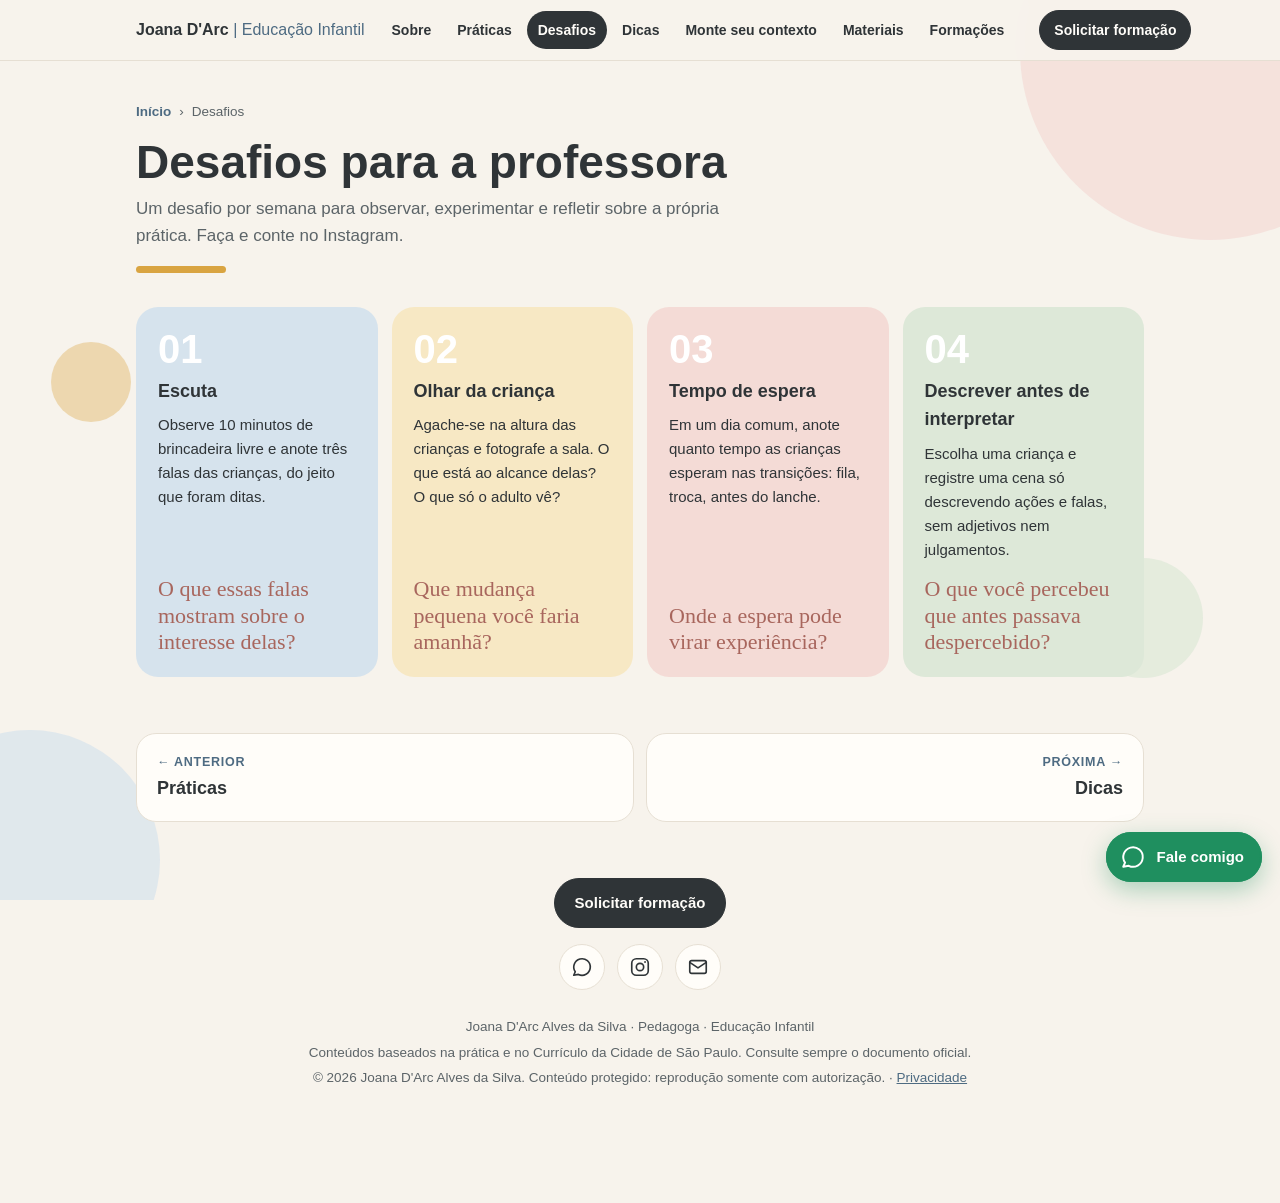
==== commit bcc952f3: "Adiciona Cloudflare Web Analytics (sem cookies) e atualiza Privacidade Co-Authored-By: Claude Opus 5" ====
--- a/desafios.html
+++ b/desafios.html
@@ -3,6 +3,8 @@
 <head>
 <meta charset="utf-8">
 <meta name="viewport" content="width=device-width, initial-scale=1, viewport-fit=cover">
+<meta http-equiv="Content-Security-Policy" content="default-src 'self'; script-src 'self' https://static.cloudflareinsights.com; style-src 'self' 'unsafe-inline' https://fonts.googleapis.com; font-src https://fonts.gstatic.com; img-src 'self' data:; connect-src 'self' https://cloudflareinsights.com; object-src 'none'; base-uri 'self'; form-action 'self'; upgrade-insecure-requests">
+<meta name="referrer" content="strict-origin-when-cross-origin">
 <title>Desafios | Joana D'Arc</title>
 <meta name="description" content="Desafios semanais para professores da Educação Infantil observarem e refletirem sobre a prática.">
 <meta property="og:title" content="Desafios | Joana D'Arc">
@@ -13,7 +15,8 @@
 <link rel="preconnect" href="https://fonts.gstatic.com" crossorigin>
 <link href="https://fonts.googleapis.com/css2?family=Poppins:wght@500;600&family=Montserrat:wght@400;500;600&family=Caveat:wght@600&display=swap" rel="stylesheet">
 <link rel="stylesheet" href="/assets/style.css">
-<script>document.documentElement.classList.add('js');</script>
+<script src="/assets/js-flag.js"></script>
+<script type="module" src="https://static.cloudflareinsights.com/beacon.min.js" data-cf-beacon='{"token": "7b4a17f3c0854bb788a353530ce2206b"}'></script>
 </head>
 <body>
 <a class="pular" href="#conteudo">Pular para o conteúdo</a>
@@ -94,7 +97,7 @@
   </div>
   <p>Joana D'Arc Alves da Silva · Pedagoga · Educação Infantil</p>
   <p>Conteúdos baseados na prática e no Currículo da Cidade de São Paulo. Consulte sempre o documento oficial.</p>
-  <p>© 2026 Joana D'Arc Alves da Silva. Conteúdo protegido: reprodução somente com autorização.</p>
+  <p>© 2026 Joana D'Arc Alves da Silva. Conteúdo protegido: reprodução somente com autorização. · <a href="/privacidade">Privacidade</a></p>
 </footer>
 <script src="/assets/app.js"></script>
 </body>
--- a/assets/style.css
+++ b/assets/style.css
@@ -238,6 +238,7 @@
   .atalho .ir{margin-top:auto;font-weight:600;font-size:14px;color:var(--azul-escuro)}
   .atalho:focus-visible{outline:3px solid var(--azul);outline-offset:3px}
 
+  @media (max-width:800px){.formacoes{grid-template-columns:minmax(0,1fr)}}
   .pagina-entra{animation:entra .45s ease both}
   @keyframes entra{from{opacity:0;transform:translateY(10px)}to{opacity:1;transform:none}}
   @media (prefers-reduced-motion:reduce){.pagina-entra{animation:none}.atalho,.proximo a{transition:none}.atalho:hover,.proximo a:hover{transform:none}}
@@ -269,6 +270,14 @@
   .sobre-foto2 figcaption{font-family:Caveat,cursive;font-size:24px;color:var(--argila);text-align:center;margin-top:16px}
   @media (max-width:800px){.sobre,.trajetoria{grid-template-columns:1fr;gap:26px}.sobre-foto{max-width:420px;margin-inline:auto}.sobre-foto2{max-width:460px;margin-inline:auto}}
 
+  .privacidade{display:grid;gap:14px;max-width:760px}
+  .privacidade .cartao h2{font-size:20px;margin:0 0 8px}
+  .privacidade .cartao p{margin:0 0 10px}
+  .privacidade .cartao p:last-child{margin-bottom:0}
+  .privacidade ul{margin:0;padding-left:20px;display:grid;gap:8px}
+
+  .form-ok{margin:4px 0 0;background:rgba(255,255,255,.12);border:1px solid rgba(255,255,255,.35);border-radius:14px;padding:12px 14px;font-size:14.5px;line-height:1.45}
+
   .pular{position:absolute;left:-999px;top:8px;background:var(--grafite);color:#fff;padding:8px 14px;border-radius:999px;z-index:50}
   .pular:focus{left:12px}
 .ig-ico{display:inline-block;vertical-align:middle}
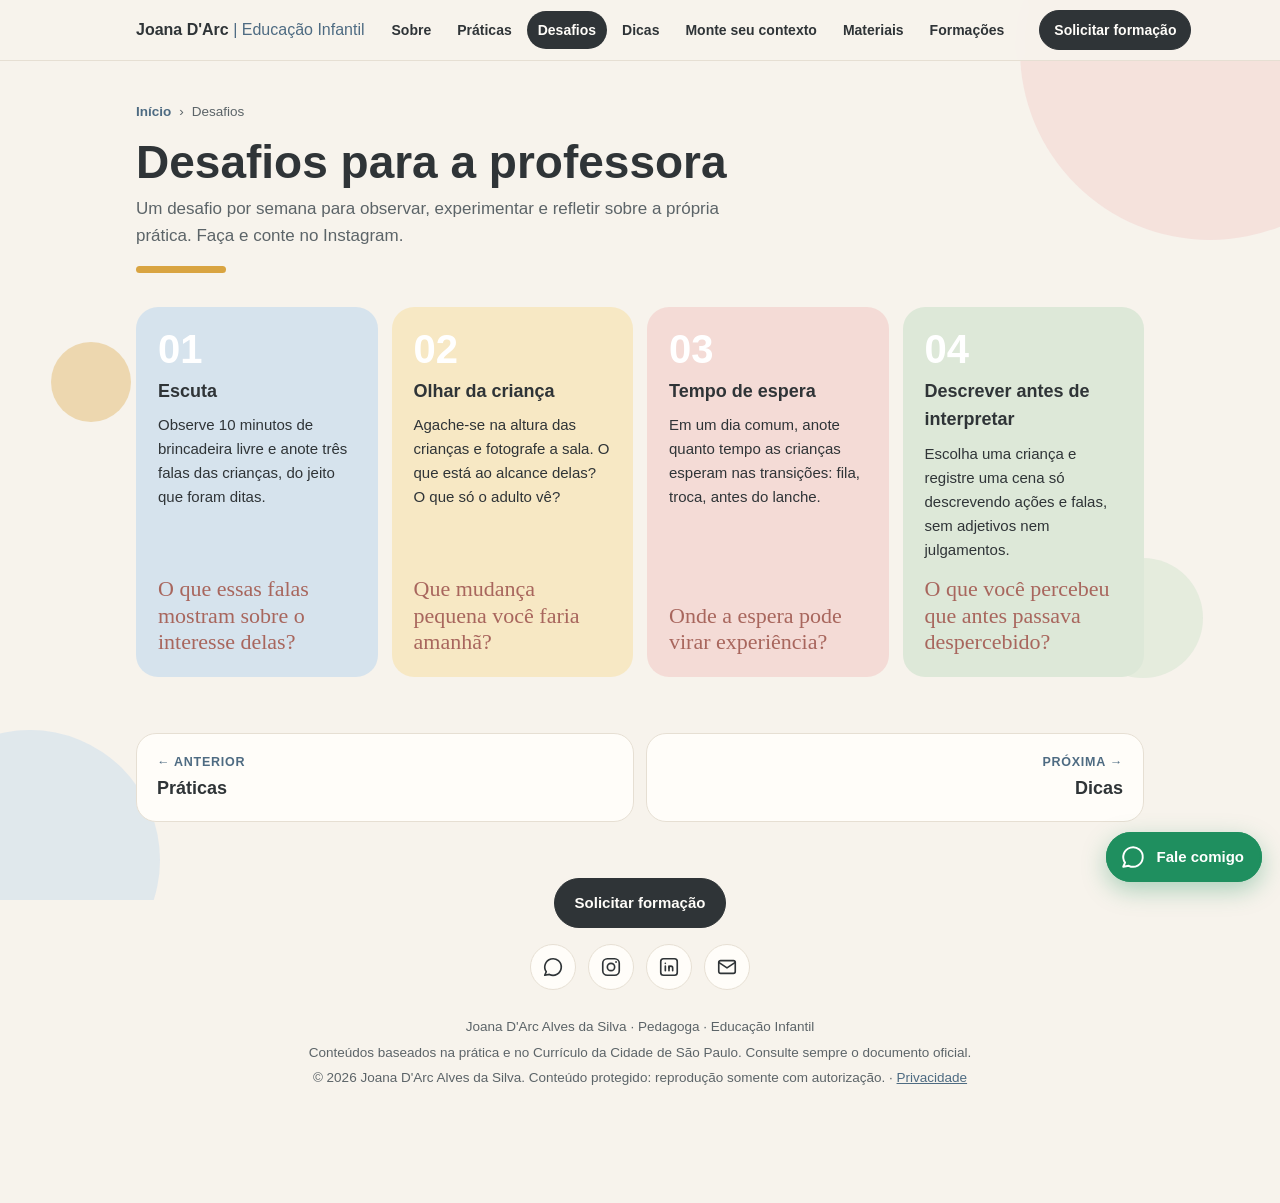
==== commit 6585a13b: "Sobre: atuação na coordenação, formação e LinkedIn" ====
--- a/desafios.html
+++ b/desafios.html
@@ -92,6 +92,7 @@
     <div class="redes">
       <a class="rede" href="https://wa.me/5511983234251" target="_blank" rel="noopener" aria-label="WhatsApp" title="WhatsApp"><svg viewBox="0 0 24 24" width="22" height="22" fill="none" stroke="currentColor" stroke-width="1.8" stroke-linecap="round" stroke-linejoin="round" aria-hidden="true"><path d="M3 21l1.65-3.8a9 9 0 1 1 3.4 2.9L3 21"/></svg></a>
       <a class="rede" href="https://www.instagram.com/joanadarcpedagoga/" target="_blank" rel="noopener" aria-label="Instagram @joanadarcpedagoga" title="@joanadarcpedagoga"><svg class="ig-ico" viewBox="0 0 24 24" width="22" height="22" fill="none" stroke="currentColor" stroke-width="1.8" stroke-linecap="round" stroke-linejoin="round" aria-hidden="true"><rect x="3" y="3" width="18" height="18" rx="5"/><circle cx="12" cy="12" r="4"/><circle cx="17.5" cy="6.5" r="1" fill="currentColor" stroke="none"/></svg></a>
+      <a class="rede" href="https://www.linkedin.com/in/joana-d-arc-silva-947015441/" target="_blank" rel="noopener" aria-label="LinkedIn" title="LinkedIn"><svg viewBox="0 0 24 24" width="22" height="22" fill="none" stroke="currentColor" stroke-width="1.8" stroke-linecap="round" stroke-linejoin="round" aria-hidden="true"><rect x="3" y="3" width="18" height="18" rx="3"/><path d="M8 11v5"/><path d="M8 8v.01"/><path d="M12 16v-5"/><path d="M16 16v-3a2 2 0 1 0-4 0"/></svg></a>
       <a class="rede" href="mailto:pedagogajoanadarcsilva@gmail.com" aria-label="E-mail" title="pedagogajoanadarcsilva@gmail.com"><svg viewBox="0 0 24 24" width="22" height="22" fill="none" stroke="currentColor" stroke-width="1.8" stroke-linecap="round" stroke-linejoin="round" aria-hidden="true"><rect x="3" y="5" width="18" height="14" rx="2"/><path d="M3 7l9 6 9-6"/></svg></a>
     </div>
   </div>
--- a/assets/style.css
+++ b/assets/style.css
@@ -252,7 +252,7 @@
   .numeros{display:grid;grid-template-columns:repeat(auto-fit,minmax(200px,1fr));gap:14px;margin:48px 0}
   .numero{border-radius:24px;padding:22px 24px;display:flex;flex-direction:column;gap:2px}
   .numero strong{font-family:var(--titulo);font-size:40px;line-height:1.1}
-  .numero span{color:var(--suave);font-size:15px}
+  .numero span{color:var(--grafite);font-family:var(--titulo);font-size:18px;font-weight:600;line-height:1.35}
   .crenca{margin:0 0 48px;background:var(--grafite);color:var(--papel);border-radius:32px;padding:34px clamp(22px,5vw,56px);position:relative}
   .crenca::before{content:"\201C";font-family:var(--titulo);font-size:110px;line-height:.7;color:var(--mostarda);display:block;height:44px}
   .crenca p{font-family:var(--titulo);font-weight:500;font-size:clamp(18px,2.4vw,23px);line-height:1.5;margin:0 0 14px;max-width:62ch}
@@ -265,6 +265,36 @@
   .linha-tempo .ponto{width:24px;height:24px;border-radius:50%;border:4px solid var(--papel);box-shadow:0 0 0 1px var(--linha)}
   .linha-tempo strong{font-family:var(--titulo);font-size:17px}
   .linha-tempo p{margin:2px 0 0;color:var(--suave);font-size:14.5px}
+  .linha-tempo .hoje-convite{margin-top:8px;color:var(--grafite);font-weight:600}
+  .linha-tempo .hoje-convite a{color:var(--azul-escuro)}
+  .linha-tempo .ano{display:block;font-size:13px;font-weight:600;letter-spacing:.04em;text-transform:uppercase;color:var(--azul-escuro)}
+  .coord{margin:48px 0 0}
+  .coord h2{margin-bottom:8px}
+  .coord-intro{margin:0 0 18px;color:var(--suave);max-width:62ch}
+  .coord-lista{list-style:none;margin:0;padding:0;display:grid;grid-template-columns:repeat(auto-fit,minmax(260px,1fr));gap:12px}
+  .coord-lista li{background:var(--papel);border:1px solid var(--linha);border-left:6px solid var(--mostarda);border-radius:18px;padding:16px 18px}
+  .coord-lista strong{display:block;font-family:var(--titulo);font-size:16.5px;margin-bottom:4px}
+  .coord-lista span{color:var(--suave);font-size:14.5px;line-height:1.45}
+  .formacao{margin:0 0 48px}
+  .formacao h2{margin-bottom:18px}
+  .formacao-grade{display:grid;grid-template-columns:minmax(0,.8fr) minmax(0,1.2fr);gap:14px}
+  .formacao-grade>div{border-radius:24px;padding:22px 24px;background:var(--c-lavanda)}
+  .formacao-grade>div+div{background:var(--c-azul)}
+  .formacao h3{font-family:var(--titulo);font-size:18px;margin:0 0 10px}
+  .formacao ul{margin:0;padding-left:18px;display:grid;gap:6px;font-size:15px}
+  @media (max-width:800px){.formacao-grade{grid-template-columns:minmax(0,1fr)}}
+  .projetos{margin:48px 0}
+  .projetos h2{margin-bottom:18px}
+  .projetos-grade{display:grid;grid-template-columns:repeat(auto-fit,minmax(220px,1fr));gap:14px}
+  .projeto{border-radius:24px;padding:22px 24px}
+  .projeto strong{font-family:var(--titulo);font-size:18px;display:block;margin-bottom:6px}
+  .projeto p{margin:0;color:var(--suave);font-size:15px}
+  .selo-convite{display:inline-flex;align-items:center;gap:10px;margin:0 0 26px;padding:10px 18px;border:2px solid var(--mostarda);border-radius:999px;background:var(--papel);color:var(--grafite);font-weight:600;font-size:14.5px;line-height:1.35;text-decoration:none}
+  .selo-convite span{flex:none;width:10px;height:10px;border-radius:50%;background:var(--mostarda)}
+  .selo-convite:hover{background:var(--c-amarelo)}
+  .selo-convite:focus-visible{outline:3px solid var(--azul);outline-offset:3px}
+  .convite{margin-top:16px;border:2px dashed var(--linha);border-radius:28px;padding:22px clamp(20px,4vw,34px);display:flex;flex-wrap:wrap;gap:14px 24px;align-items:center;justify-content:space-between}
+  .convite p{margin:0;max-width:56ch}
   .sobre-foto2{margin:0}
   .sobre-foto2 img{width:100%;height:auto;border-radius:28px;display:block;transform:rotate(2deg);box-shadow:0 0 0 10px var(--papel),0 14px 30px rgba(47,52,55,.12)}
   .sobre-foto2 figcaption{font-family:Caveat,cursive;font-size:24px;color:var(--argila);text-align:center;margin-top:16px}
